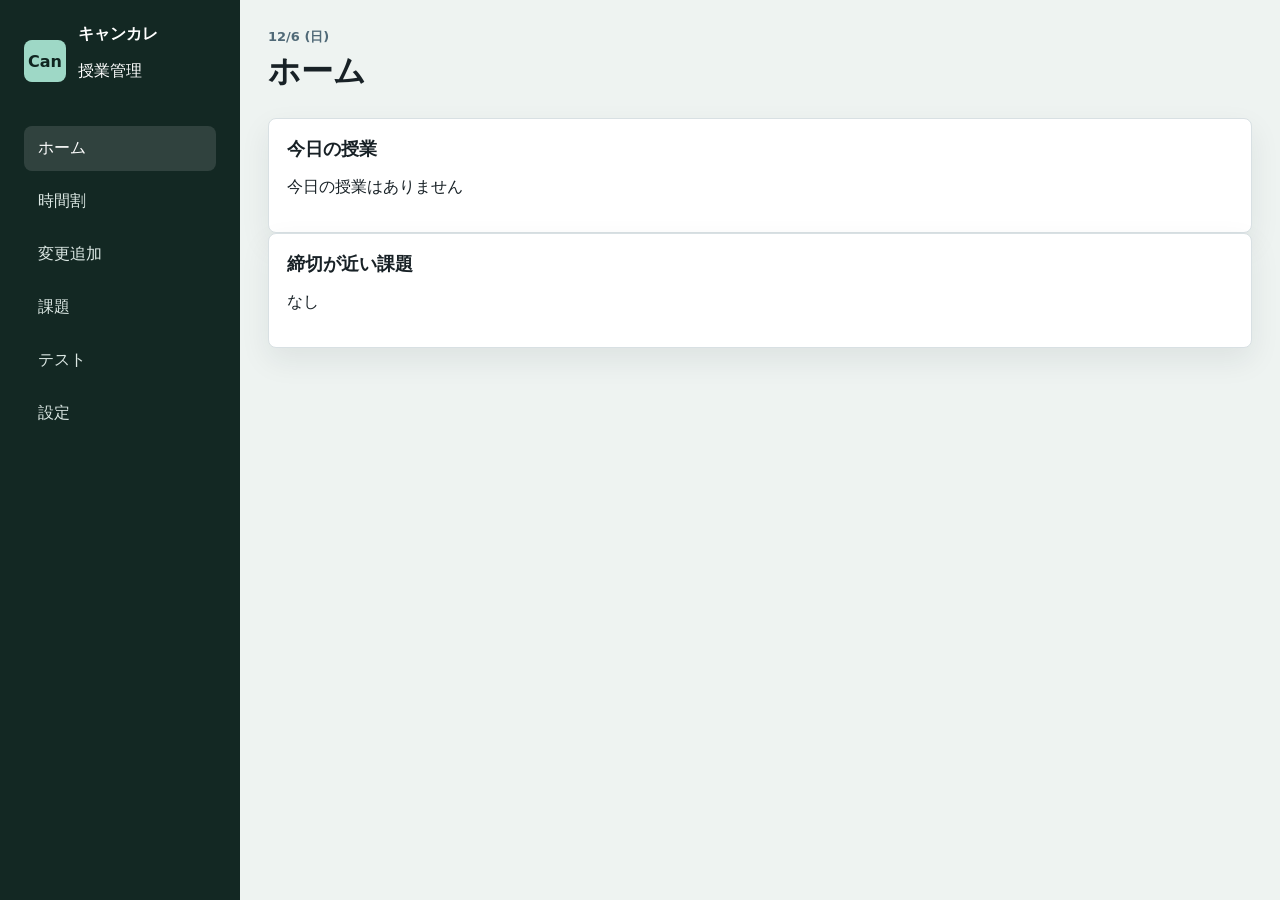
==== index.html @ dd0440ef "Update index.html" ====
<!--[cite: 2] をベースに、課題部分を整理 -->
<!doctype html>
<html lang="ja">

<head>
  <meta charset="utf-8" />
  <meta name="viewport" content="width=device-width, initial-scale=1" />
  <title>キャンカレ</title>
  <link rel="stylesheet" href="./style.css" />
</head>

<body>
  <div class="app-shell">
    <aside class="sidebar">
      <div class="brand">
        <span class="brand-mark">Can</span>

        <div><strong>キャンカレ</strong>
          <p><span>授業管理</span>
        </div>
        </p>

      </div>
      <nav class="nav-list">
        <button class="nav-item active" data-view="home" type="button">ホーム</button>
        <button class="nav-item" data-view="timetable" type="button">時間割</button>
        <button class="nav-item" data-view="changes" type="button">変更追加</button>
        <button class="nav-item" data-view="tasks" type="button">課題</button>
        <button class="nav-item" data-view="tests" type="button">テスト</button>
        <button class="nav-item" data-view="settings" type="button">設定</button>
      </nav>
    </aside>

    <main class="main">
      <header class="topbar">
        <div>
          <p class="eyebrow" id="todayDateLabel"></p>
          <h1 id="viewTitle">ホーム</h1>
        </div>
      </header>

      <!-- ホーム[cite: 2] -->
      <section class="view active" id="home">
        <div class="dashboard">
          <section class="panel today-panel">
            <div class="panel-heading">
              <h2>今日の授業</h2>
            </div>
            <div class="lesson-list" id="todayLessons"></div>
          </section>
          <section class="panel">
            <div class="panel-heading">
              <h2>締切が近い課題</h2>
            </div>
            <div id="homeTasks"></div>
          </section>
        </div>
      </section>

      <!-- 時間割[cite: 2] -->
      <section class="view" id="timetable">
        <section class="toolbar">
          <button class="secondary-action" id="addLessonButton" type="button">授業を追加</button>
        </section>
        <div class="timetable" id="timetableGrid"></div>
      </section>

      <!-- 変更追加[cite: 2] -->
      <section class="view" id="changes">
        <div class="change-layout">
          <section class="panel">
            <div class="panel-heading">
              <h2>変更・授業追加</h2>
            </div>
            <textarea id="changeText" rows="9" placeholder="例文:
振替: 5月10日 2限 英語A 振替 金曜日
休講: 5月10日 2限 英語A 休講">例文:　追加　5月10日 2限 英語A 休講</textarea>
            <div style="display:flex; gap:8px; margin-top:8px;">
              <button id="exampleTransfer" class="secondary-action" type="button">振替例文</button>
              <button id="exampleSchedule" class="secondary-action" type="button">授業追加例文</button>
              <button id="exampleCancel" class="secondary-action" type="button">休講例文</button>
            </div>
            <button class="primary-action" id="analyzeButton" type="button">解析する</button>
          </section>
          <section class="panel">
            <div id="changePreview"></div>
            <button class="primary-action" id="applyChangeButton" disabled>反映する</button>
            <div id="transferFields" style="display:none; margin-top:20px;">
              <div style="display:flex; gap:12px; margin-bottom:12px;">
                <label><input type="radio" name="changeMode" value="edit" checked> 変更/追加</label>
                <label><input type="radio" name="changeMode" value="transfer"> 振替</label>
              </div>
              <div style="display:grid; gap:12px;">
                <div style="display:flex; flex-wrap:wrap; gap:12px; align-items:center;">
                  <div><strong>移動元</strong><br>
                    <select id="transferSourceDay"></select>
                  </div>
                  <div><strong>移動先</strong><br>
                    <select id="transferTargetDay"></select>
                  </div>
                </div>
                <div>
                  <label for="transferLesson">振替する授業</label><br>
                  <select id="transferLesson" style="width:100%; min-height:40px;"></select>
                </div>
                <button class="primary-action" id="transferButton" type="button">振替する</button>
                <div id="transferStatus" style="color:#506977; font-size:14px;"></div>
              </div>
            </div>
          </section>
        </div>
      </section>

      <!-- 課題（ここを1つに統合） -->
      <section class="view" id="tasks">
        <button id="addTaskButton" class="primary-action" style="width:100%; margin-bottom:20px;">＋ 課題を追加</button>
        <div id="taskList">
          <p class="empty-message">課題無し</p>
        </div>
      </section>

      <!-- テスト -->
      <section class="view" id="tests">
        <button id="addTestButton" class="primary-action" style="width:100%; margin-bottom:20px;">＋ テストを追加</button>
        <div id="testList">
          <p class="empty-message">テスト無し</p>
        </div>
      </section>

      <!-- 設定[cite: 2] -->
      <section class="view" id="settings">
        <section class="panel">
          <div id="periodSettings"></div>
        </section>
      </section>
    </main>
  </div>

  <!-- 課題ダイアログ -->
  <dialog id="taskDialog">
    <form id="taskForm" method="dialog">
      <h3>課題の登録</h3>
      <input type="text" name="taskName" placeholder="内容" required style="width:100%; margin-bottom:10px;">
      <div style="display:flex; gap:10px;">
        <input type="date" name="taskDate" required style="flex:1;">
        <input type="text" name="taskRoom" placeholder="教室" style="flex:1;">
      </div>
      <input type="text" name="taskSubmission" placeholder="提出方法" style="width:100%; margin:10px 0;">
      <div class="button-row">
        <button type="button" class="secondary-action" id="cancelTaskButton">キャンセル</button>
        <button type="submit" class="primary-action">保存</button>
      </div>
    </form>
  </dialog>

  <!-- テストダイアログ -->
  <dialog id="testDialog">
    <form id="testForm" method="dialog">
      <h3>テストの登録</h3>
      <input type="text" name="testName" placeholder="内容" required style="width:100%; margin-bottom:10px;">
      <div style="display:flex; gap:10px;">
        <input type="date" name="testDate" required style="flex:1;">
        <input type="text" name="testRoom" placeholder="教室" style="flex:1;">
      </div>
      <div class="button-row">
        <button type="button" class="secondary-action" id="cancelTestButton">キャンセル</button>
        <button type="submit" class="primary-action">保存</button>
      </div>
    </form>
  </dialog>

  <!-- 課題編集ダイアログ -->
  <dialog id="editTaskDialog">
    <form id="editTaskForm" method="dialog">
      <h3>課題の編集</h3>
      <input type="hidden" name="editTaskId" id="editTaskId">
      <input type="text" name="editTaskName" id="editTaskName" placeholder="内容" required
        style="width:100%; margin-bottom:10px;">
      <div style="display:flex; gap:10px;">
        <input type="date" name="editTaskDate" id="editTaskDate" required style="flex:1;">
        <input type="text" name="editTaskRoom" id="editTaskRoom" placeholder="教室" style="flex:1;">
      </div>
      <input type="text" name="editTaskSubmission" id="editTaskSubmission" placeholder="提出方法"
        style="width:100%; margin:10px 0;">
      <div class="button-row">
        <button type="button" class="secondary-action" id="cancelEditTaskButton">キャンセル</button>
        <button type="submit" class="primary-action">保存</button>
      </div>
    </form>
  </dialog>

  <!-- テスト編集ダイアログ -->
  <dialog id="editTestDialog">
    <form id="editTestForm" method="dialog">
      <h3>テストの編集</h3>
      <input type="hidden" name="editTestId" id="editTestId">
      <input type="text" name="editTestName" id="editTestName" placeholder="内容" required
        style="width:100%; margin-bottom:10px;">
      <div style="display:flex; gap:10px;">
        <input type="date" name="editTestDate" id="editTestDate" required style="flex:1;">
        <input type="text" name="editTestRoom" id="editTestRoom" placeholder="教室" style="flex:1;">
      </div>
      <div class="button-row">
        <button type="button" class="secondary-action" id="cancelEditTestButton">キャンセル</button>
        <button type="submit" class="primary-action">保存</button>
      </div>
    </form>
  </dialog>

  <!-- 授業追加ダイアログ -->
  <dialog id="lessonDialog">
    <form id="lessonForm" method="dialog">
      <h3>授業の追加</h3>
      <input type="text" name="lessonName" placeholder="授業名" required style="width:100%; margin-bottom:10px;">
      <div style="display:flex; gap:10px; margin-bottom:10px;">
        <select name="lessonDay" required style="flex:1;">
          <option value="">曜日を選択</option>
          <option value="月">月</option>
          <option value="火">火</option>
          <option value="水">水</option>
          <option value="木">木</option>
          <option value="金">金</option>
        </select>
        <select name="lessonPeriod" required style="flex:1;">
          <option value="">時限を選択</option>
          <option value="1">1限</option>
          <option value="2">2限</option>
          <option value="3">3限</option>
          <option value="4">4限</option>
         </select>
      </div>
      <input type="text" name="lessonRoom" placeholder="教室" style="width:100%; margin-bottom:10px;">
      <div class="button-row">
        <button type="button" class="secondary-action" id="cancelLessonButton">キャンセル</button>
        <button type="submit" class="primary-action">保存</button>
      </div>
    </form>
  </dialog>

  <!-- 授業編集ダイアログ -->
  <dialog id="editLessonDialog">
    <form id="editLessonForm">
      <h3>授業の編集</h3>
      <input type="hidden" name="editLessonId" id="editLessonId">
      <input type="text" name="editLessonName" id="editLessonName" placeholder="授業名" required
        style="width:100%; margin-bottom:10px;">
      <div style="display:flex; gap:10px; margin-bottom:10px;">
        <select name="editLessonDay" id="editLessonDay" required style="flex:1;">
          <option value="">曜日を選択</option>
          <option value="月">月</option>
          <option value="火">火</option>
          <option value="水">水</option>
          <option value="木">木</option>
          <option value="金">金</option>
        </select>
        <select name="editLessonPeriod" id="editLessonPeriod" required style="flex:1;">
          <option value="">時限を選択</option>
          <option value="1">1限</option>
          <option value="2">2限</option>
          <option value="3">3限</option>
          <option value="4">4限</option>
          <option value="5">5限</option>
          <option value="6">6限</option>
        </select>
      </div>
      <input type="text" name="editLessonRoom" id="editLessonRoom" placeholder="教室"
        style="width:100%; margin-bottom:10px;">
      <div class="button-row">
        <button type="button" class="secondary-action" id="cancelEditLessonButton">キャンセル</button>
        <button type="submit" class="primary-action">保存</button>
      </div>
    </form>
  </dialog>

  <script src="./app.js"></script>
</body>

</html>
---- style.css ----
:root {
  --ink: #182126;
  --muted: #506977;
  --line: #d8e0e3;
  --panel: #ffffff;
  --bg: #eef3f1;
  --accent: #176b5d;
  --accent-strong: #0f4f45;
  --warn: #b35c00;
  --danger: #b63c45;
  --info: #245a9b;
  --soft-green: #dcebe5;
  --soft-blue: #e0e8f5;
  --soft-yellow: #f5ecd7;
  --shadow: 0 12px 30px rgba(28, 43, 48, 0.08);
}

* {
  box-sizing: border-box;
}

body {
  color: var(--ink);
  background: var(--bg);
  font-family: "Yu Gothic", "Hiragino Sans", "Meiryo", system-ui, sans-serif;
  margin: 0;
}

button,
input,
select,
textarea {
  font: inherit;
}

button {
  cursor: pointer;
}

.app-shell {
  display: grid;
  grid-template-columns: 240px minmax(0, 1fr);
  min-height: 100vh;
}

.sidebar {
  display: flex;
  flex-direction: column;
  gap: 28px;
  padding: 24px;
  background: #132823;
  color: white;
}

.brand {
  display: flex;
  align-items: center;
  gap: 12px;
}

.brand-mark {
  display: grid;
  width: 42px;
  height: 42px;
  place-items: center;
  border-radius: 8px;
  color: #102520;
  background: #9ed8c6;
  font-weight: 800;
}

.nav-list {
  display: grid;
  gap: 8px;
}

.nav-item {
  width: 100%;
  border: 0;
  border-radius: 8px;
  padding: 12px 14px;
  color: #dce8e4;
  background: transparent;
  text-align: left;
}

.nav-item.active,
.nav-item:hover {
  color: white;
  background: rgba(255, 255, 255, 0.12);
}

.main {
  padding: 28px;
  min-width: 0;
}

.topbar {
  display: flex;
  justify-content: space-between;
  align-items: center;
  margin-bottom: 24px;
}

.eyebrow {
  color: var(--muted);
  font-size: 13px;
  font-weight: 700;
  text-transform: uppercase;
  margin: 0 0 4px;
}

h1 {
  font-size: 32px;
  font-weight: 800;
  margin: 0;
}

.primary-action {
  border: 0;
  border-radius: 8px;
  padding: 0 16px;
  min-height: 40px;
  color: white;
  background: var(--accent);
  font-weight: 700;
}

.secondary-action {
  border: 1px solid var(--line);
  border-radius: 8px;
  padding: 0 16px;
  min-height: 40px;
  color: var(--ink);
  background: white;
  font-weight: 700;
}

.view {
  display: none;
}

.view.active {
  display: block;
}

.panel {
  border: 1px solid var(--line);
  border-radius: 8px;
  padding: 18px;
  background: var(--panel);
  box-shadow: var(--shadow);
}

.panel-heading {
  display: flex;
  justify-content: space-between;
  align-items: center;
  margin-bottom: 14px;
}

.panel-heading h2 {
  font-size: 18px;
  margin: 0;
}

.lesson-card {
  border: 1px solid var(--line);
  border-left: 5px solid var(--accent);
  border-radius: 8px;
  padding: 12px;
  background: #fbfcfc;
}

.cancelled {
  opacity: 0.5;
  color: gray;
}

.card-title {
  font-weight: 800;
}

.card-meta {
  color: var(--muted);
  font-size: 13px;
}

.badge {
  border-radius: 999px;
  padding: 3px 9px;
  font-size: 12px;
  font-weight: 800;
  background: var(--soft-green);
}

.timetable {
  display: grid;
  grid-template-columns: 96px repeat(5, minmax(150px, 1fr));
  border: 1px solid var(--line);
  border-radius: 8px;
  background: white;
  overflow: auto;
}

.tt-cell {
  min-height: 104px;
  border-right: 1px solid var(--line);
  border-bottom: 1px solid var(--line);
  padding: 10px;
}

.tt-cell.header,
.tt-cell.period {
  background: #f7faf9;
  font-weight: 800;
  color: var(--muted);
  display: grid;
  place-items: center;
}

.dialog-form {
  display: grid;
  gap: 12px;
  padding: 22px;
}

.dialog-form label {
  display: grid;
  gap: 6px;
  font-size: 13px;
  font-weight: 700;
  color: var(--muted);
}

.dialog-form input,
.dialog-form select {
  min-height: 40px;
  border: 1px solid var(--line);
  border-radius: 8px;
  padding: 0 10px;
}

.button-row {
  display: flex;
  gap: 12px;
  margin-top: 16px;
}

.period-row {
  display: grid;
  grid-template-columns: 60px 1fr 1fr;
  align-items: center;
  gap: 16px;
  padding-bottom: 12px;
  border-bottom: 1px solid var(--line);
}

.empty-message {
  text-align: center;
  color: var(--muted);
  font-style: italic;
  padding: 40px 0;
}

/* Mobile optimized layout */
@media (max-width: 760px) {
  html,
  body {
    width: 100%;
    min-width: 0;
    overflow-x: hidden;
    background: #edf6ff;
  }

  .app-shell {
    display: block;
    min-width: 0;
    min-height: 100vh;
  }

  .sidebar {
    position: fixed;
    left: 0;
    right: 0;
    bottom: 0;
    z-index: 20;
    display: block;
    padding: 8px 8px max(8px, env(safe-area-inset-bottom));
    background: #ffffff;
    color: #738492;
    border-top: 1px solid #dce7ef;
    box-shadow: 0 -8px 24px rgba(22, 41, 54, 0.08);
  }

  .brand {
    display: none;
  }

  .nav-list {
    display: grid;
    grid-template-columns: repeat(6, 1fr);
    gap: 2px;
    overflow: visible;
  }

  .nav-item {
    width: auto;
    min-width: 0;
    border-radius: 8px;
    padding: 8px 2px;
    color: #7b8c99;
    background: transparent;
    text-align: center;
    font-size: 11px;
    font-weight: 800;
    line-height: 1.2;
    white-space: nowrap;
  }

  .nav-item.active,
  .nav-item:hover {
    color: #2f80dc;
    background: transparent;
  }

  .main {
    width: 100%;
    min-width: 0;
    padding: 18px 10px 86px;
    background: #edf6ff;
  }

  .topbar {
    display: flex;
    justify-content: center;
    align-items: center;
    margin: 0 0 14px;
    min-height: 54px;
    text-align: center;
  }

  .eyebrow {
    margin: 0 0 4px;
    color: #657b8a;
    font-size: 15px;
    font-weight: 800;
    text-transform: none;
  }

  h1 {
    font-size: 28px;
    line-height: 1.15;
    color: #142431;
  }

  .dashboard,
  .change-layout {
    display: grid;
    grid-template-columns: 1fr;
    gap: 14px;
  }

  .panel {
    padding: 16px;
    border-radius: 12px;
  }

  .toolbar,
  .button-row {
    display: flex;
    flex-wrap: wrap;
    gap: 10px;
  }

  .primary-action,
  .secondary-action {
    min-height: 42px;
    padding: 0 14px;
    white-space: nowrap;
  }

  textarea {
    width: 100%;
    min-height: 160px;
  }

  #timetable .toolbar {
    display: none;
  }

  #timetable {
    margin-inline: -4px;
  }

  .timetable {
    width: 100%;
    min-width: 0;
    display: grid;
    grid-template-columns: 48px repeat(5, minmax(0, 1fr));
    gap: 8px 5px;
    border: 0;
    border-radius: 0;
    background: transparent;
    overflow: visible;
  }

  .tt-cell {
    min-width: 0;
    min-height: 104px;
    border: 0;
    padding: 0;
    overflow: hidden;
    background: transparent;
  }

  .tt-cell.header {
    min-height: 38px;
    display: grid;
    place-items: center;
    color: #647887;
    background: transparent;
    font-size: 16px;
    font-weight: 900;
    line-height: 1.1;
  }

  .tt-cell.header small {
    display: none;
  }

  .tt-cell.period {
    min-height: 104px;
    display: grid;
    place-items: center;
    color: #647887;
    background: transparent;
    font-size: 22px;
    font-weight: 900;
    line-height: 1.15;
    text-align: center;
  }

  .tt-cell.period small {
    display: block;
    margin-top: 8px;
    color: #6c7f8d;
    font-size: 10px;
    font-weight: 800;
    line-height: 1.35;
    white-space: normal;
  }

  .tt-cell:not(.header):not(.period) {
    min-height: 104px;
    border-radius: 12px;
    background: #ffffff;
    box-shadow: none;
  }

  .tt-stack {
    height: 100%;
    display: grid;
    gap: 4px;
    padding: 4px;
  }

  .lesson-card {
    min-width: 0;
    padding: 5px;
    border: 0;
    border-left: 3px solid var(--accent);
    border-radius: 8px;
    background: #fbfcfc;
    overflow: hidden;
  }

  .lesson-card strong,
  .lesson-card div {
    min-width: 0;
    overflow: hidden;
    text-overflow: ellipsis;
    white-space: nowrap;
  }

  .lesson-card strong {
    font-size: 10px;
  }

  .lesson-card div {
    font-size: 9px !important;
  }

  .lesson-card button {
    display: none;
  }

  .card-title {
    font-size: 12px;
  }

  .card-meta {
    font-size: 11px;
  }

  .period-row {
    grid-template-columns: 54px 1fr 1fr;
    gap: 8px;
  }

  dialog {
    width: calc(100vw - 28px);
    max-width: 460px;
  }

  dialog form,
  .dialog-form {
    padding: 18px;
  }
}
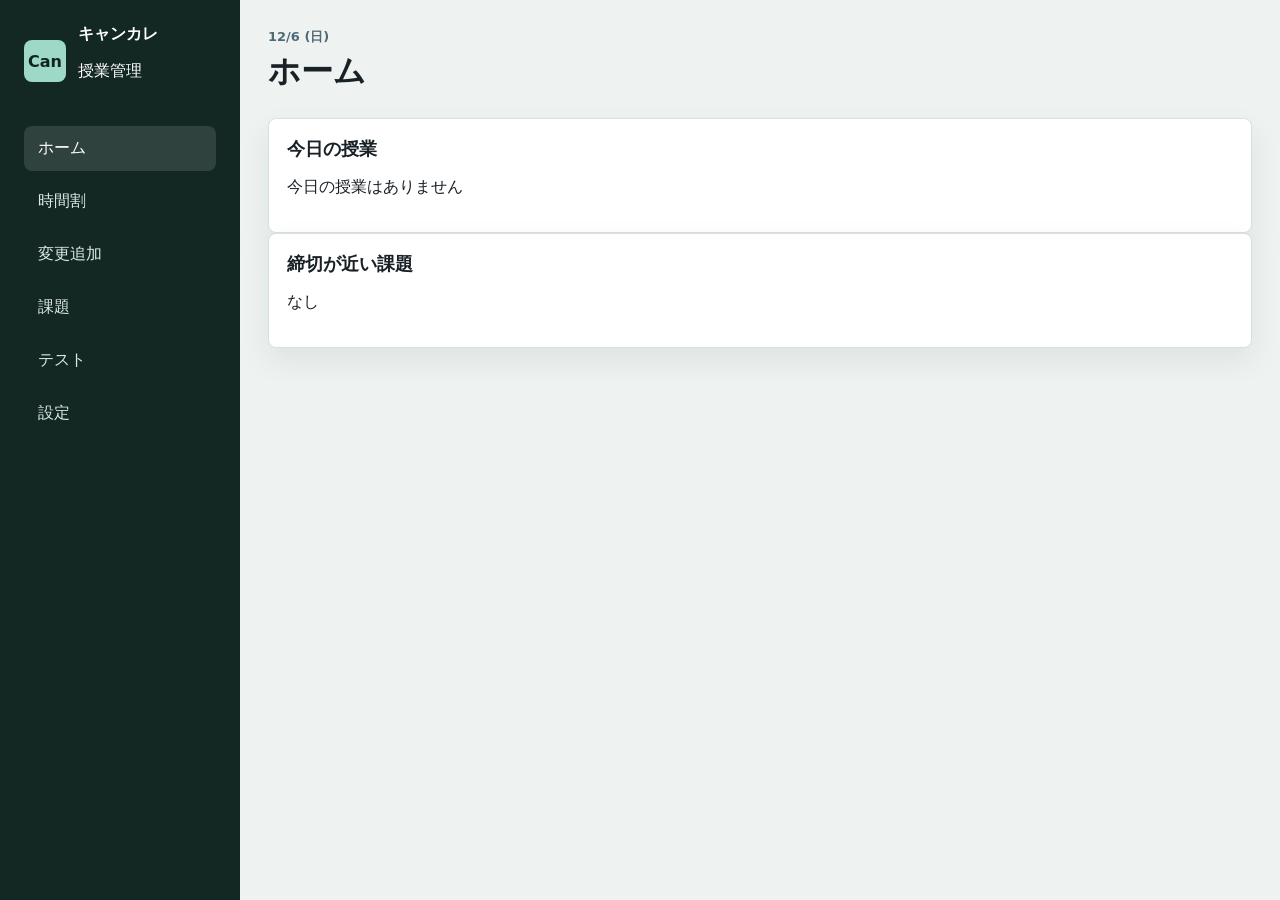
==== commit 5b6c9aa1: "Update index.html" ====
--- a/index.html
+++ b/index.html
@@ -259,8 +259,7 @@
           <option value="2">2限</option>
           <option value="3">3限</option>
           <option value="4">4限</option>
-          <option value="5">5限</option>
-          <option value="6">6限</option>
+      
         </select>
       </div>
       <input type="text" name="editLessonRoom" id="editLessonRoom" placeholder="教室"
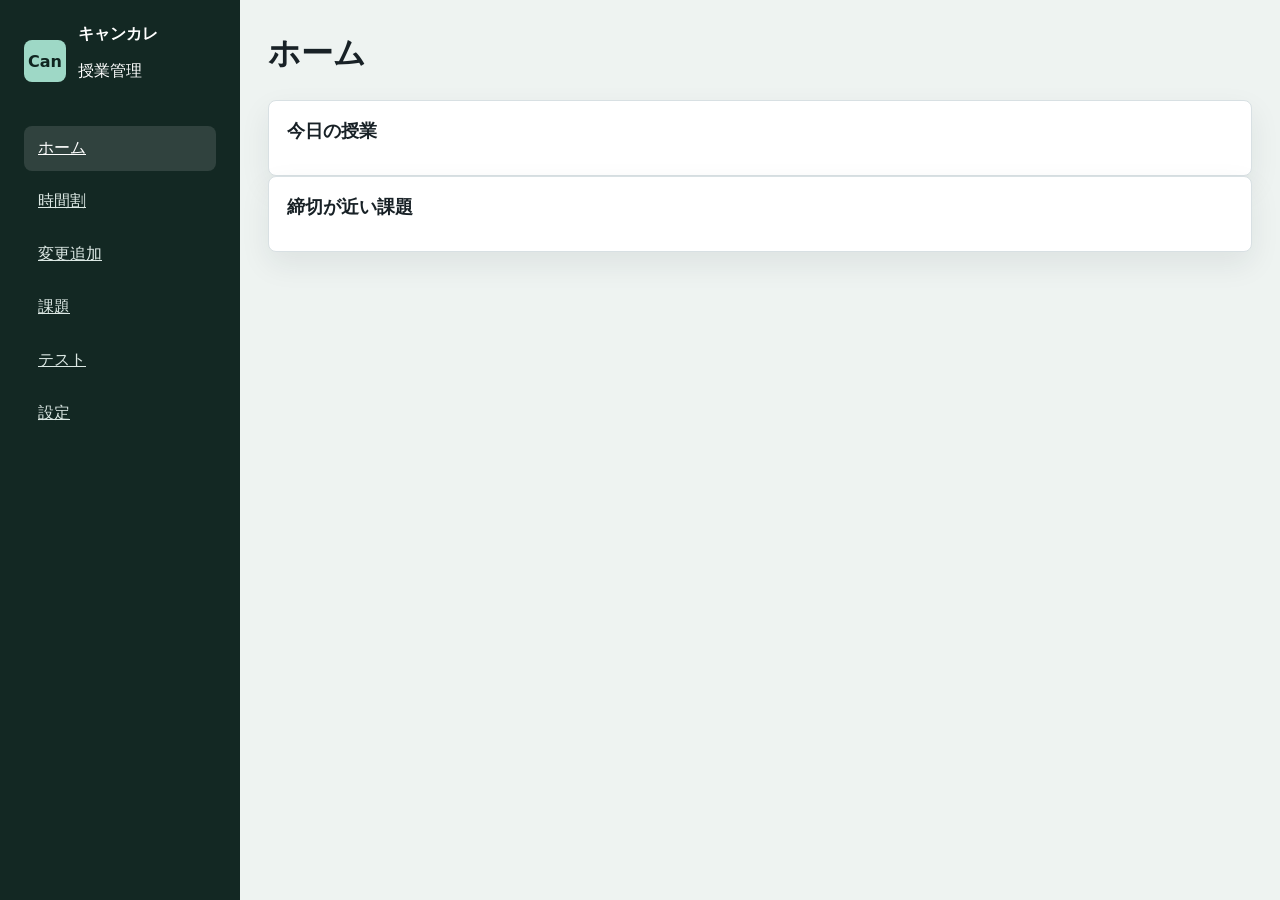
==== commit fce695e6: "Update index.html" ====
--- a/index.html
+++ b/index.html
@@ -22,12 +22,12 @@
 
       </div>
       <nav class="nav-list">
-        <button class="nav-item active" data-view="home" type="button">ホーム</button>
-        <button class="nav-item" data-view="timetable" type="button">時間割</button>
-        <button class="nav-item" data-view="changes" type="button">変更追加</button>
-        <button class="nav-item" data-view="tasks" type="button">課題</button>
-        <button class="nav-item" data-view="tests" type="button">テスト</button>
-        <button class="nav-item" data-view="settings" type="button">設定</button>
+        <a class="nav-item active" data-view="home" href="#home">ホーム</a>
+        <a class="nav-item" data-view="timetable" href="#timetable">時間割</a>
+        <a class="nav-item" data-view="changes" href="#changes">変更追加</a>
+        <a class="nav-item" data-view="tasks" href="#tasks">課題</a>
+        <a class="nav-item" data-view="tests" href="#tests">テスト</a>
+        <a class="nav-item" data-view="settings" href="#settings">設定</a>
       </nav>
     </aside>
 
@@ -79,6 +79,7 @@
               <button id="exampleTransfer" class="secondary-action" type="button">振替例文</button>
               <button id="exampleSchedule" class="secondary-action" type="button">授業追加例文</button>
               <button id="exampleCancel" class="secondary-action" type="button">休講例文</button>
+              <button id="exampleDelete" class="secondary-action" type="button">削除例文</button>
             </div>
             <button class="primary-action" id="analyzeButton" type="button">解析する</button>
           </section>
@@ -227,7 +228,8 @@
           <option value="2">2限</option>
           <option value="3">3限</option>
           <option value="4">4限</option>
-         </select>
+
+        </select>
       </div>
       <input type="text" name="lessonRoom" placeholder="教室" style="width:100%; margin-bottom:10px;">
       <div class="button-row">
@@ -259,7 +261,7 @@
           <option value="2">2限</option>
           <option value="3">3限</option>
           <option value="4">4限</option>
-      
+
         </select>
       </div>
       <input type="text" name="editLessonRoom" id="editLessonRoom" placeholder="教室"
--- a/style.css
+++ b/style.css
@@ -144,6 +144,10 @@
   display: block;
 }
 
+.view[hidden] {
+  display: none !important;
+}
+
 .panel {
   border: 1px solid var(--line);
   border-radius: 8px;
@@ -265,6 +269,7 @@
 
 /* Mobile optimized layout */
 @media (max-width: 760px) {
+
   html,
   body {
     width: 100%;
@@ -397,8 +402,8 @@
     width: 100%;
     min-width: 0;
     display: grid;
-    grid-template-columns: 48px repeat(5, minmax(0, 1fr));
-    gap: 8px 5px;
+    grid-template-columns: 38px repeat(5, minmax(0, 1fr));
+    gap: 8px 3px;
     border: 0;
     border-radius: 0;
     background: transparent;
@@ -415,18 +420,24 @@
   }
 
   .tt-cell.header {
-    min-height: 38px;
+    min-height: 50px;
     display: grid;
     place-items: center;
     color: #647887;
-    background: transparent;
+    background: #ffffff;
+    border-radius: 12px;
     font-size: 16px;
     font-weight: 900;
-    line-height: 1.1;
+    line-height: 1.2;
+    text-align: center;
   }
 
   .tt-cell.header small {
-    display: none;
+    display: block;
+    margin-top: 3px;
+    color: #7f909c;
+    font-size: 10px;
+    font-weight: 800;
   }
 
   .tt-cell.period {
@@ -462,33 +473,78 @@
     height: 100%;
     display: grid;
     gap: 4px;
-    padding: 4px;
+    padding: 2px;
   }
 
   .lesson-card {
-    min-width: 0;
-    padding: 5px;
+    position: relative;
+    display: grid;
+    place-items: center;
+    min-width: 0;
+    height: 100%;
+    min-height: 92px;
+    padding: 10px 7px 30px;
     border: 0;
-    border-left: 3px solid var(--accent);
-    border-radius: 8px;
-    background: #fbfcfc;
+    border-radius: 12px;
+    background: #bdd8f6;
     overflow: hidden;
   }
 
-  .lesson-card strong,
+  .lesson-card>div {
+    width: 100%;
+    height: 100%;
+    display: grid !important;
+    place-items: center;
+  }
+
+  .lesson-info {
+    display: grid;
+    place-items: center;
+    gap: 0;
+    min-width: 0;
+    width: 100%;
+    height: 100%;
+    padding-bottom: 4px;
+  }
+
   .lesson-card div {
     min-width: 0;
+  }
+
+  .lesson-name {
+    display: -webkit-box;
+    min-width: 0;
     overflow: hidden;
+    color: #24333d;
+    font-size: 13px;
+    font-weight: 900;
+    line-height: 1.25;
+    text-align: center;
+    white-space: normal;
+    overflow-wrap: anywhere;
+    -webkit-box-orient: vertical;
+    -webkit-line-clamp: 2;
+  }
+
+  .lesson-room {
+    position: absolute;
+    left: 8px;
+    right: 8px;
+    bottom: 7px;
+    display: block;
+    min-width: 0;
+    min-height: 20px;
+    overflow: hidden;
+    border-radius: 999px;
+    padding: 2px 5px;
+    color: #647887;
+    background: #ffffff;
+    font-size: 12px;
+    font-weight: 900;
+    line-height: 1.3;
+    text-align: center;
     text-overflow: ellipsis;
     white-space: nowrap;
-  }
-
-  .lesson-card strong {
-    font-size: 10px;
-  }
-
-  .lesson-card div {
-    font-size: 9px !important;
   }
 
   .lesson-card button {
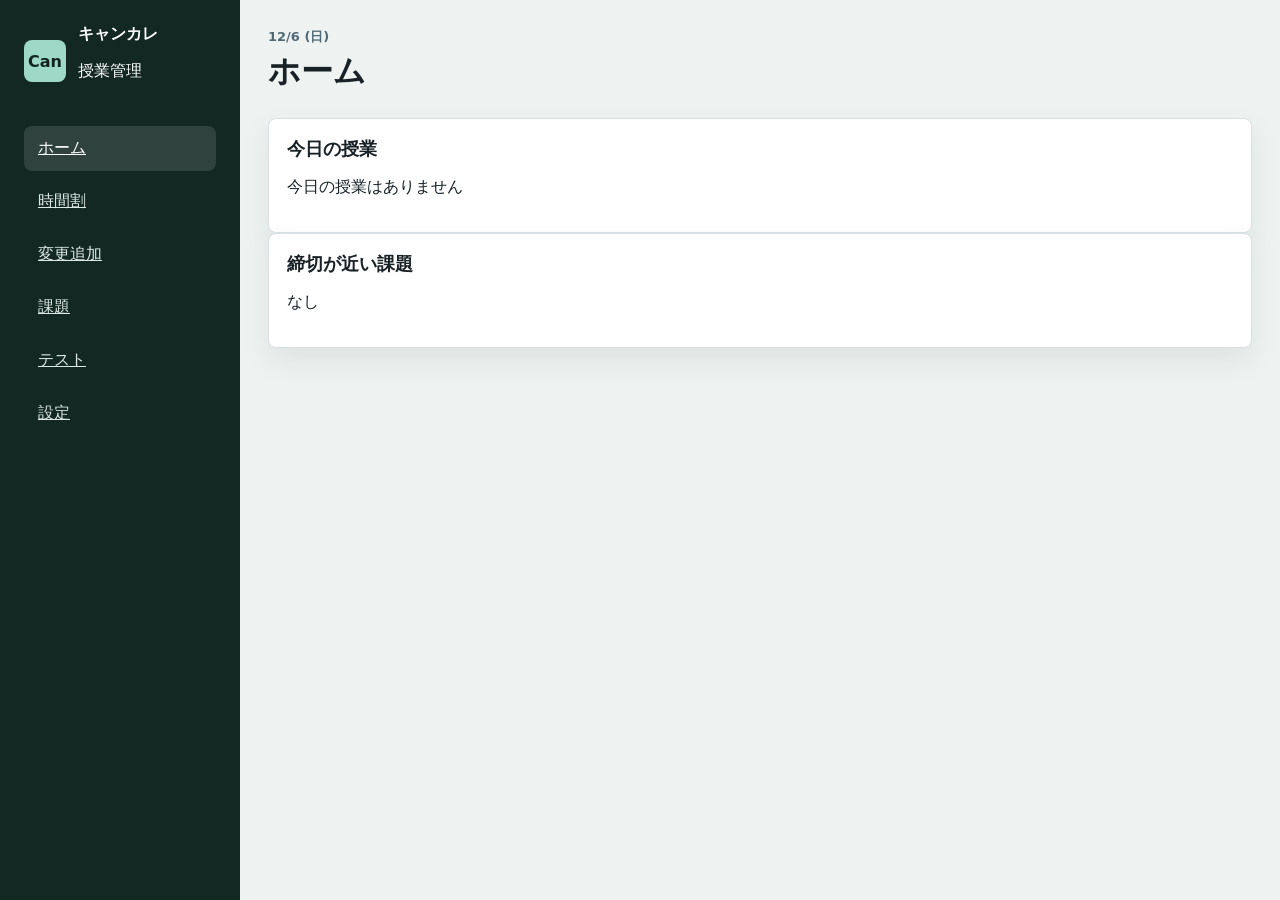
==== commit 3c8b4ab1: "Add IDs to input and select elements in lesson dialog" ====
--- a/index.html
+++ b/index.html
@@ -212,9 +212,10 @@
   <dialog id="lessonDialog">
     <form id="lessonForm" method="dialog">
       <h3>授業の追加</h3>
-      <input type="text" name="lessonName" placeholder="授業名" required style="width:100%; margin-bottom:10px;">
+      <input id="lessonName" type="text" name="lessonName" placeholder="授業名" required
+        style="width:100%; margin-bottom:10px;">
       <div style="display:flex; gap:10px; margin-bottom:10px;">
-        <select name="lessonDay" required style="flex:1;">
+        <select id="lessonDay" name="lessonDay" required style="flex:1;">
           <option value="">曜日を選択</option>
           <option value="月">月</option>
           <option value="火">火</option>
@@ -222,7 +223,7 @@
           <option value="木">木</option>
           <option value="金">金</option>
         </select>
-        <select name="lessonPeriod" required style="flex:1;">
+        <select id="lessonPeriod" name="lessonPeriod" required style="flex:1;">
           <option value="">時限を選択</option>
           <option value="1">1限</option>
           <option value="2">2限</option>
@@ -231,7 +232,7 @@
 
         </select>
       </div>
-      <input type="text" name="lessonRoom" placeholder="教室" style="width:100%; margin-bottom:10px;">
+      <input id="lessonRoom" type="text" name="lessonRoom" placeholder="教室" style="width:100%; margin-bottom:10px;">
       <div class="button-row">
         <button type="button" class="secondary-action" id="cancelLessonButton">キャンセル</button>
         <button type="submit" class="primary-action">保存</button>
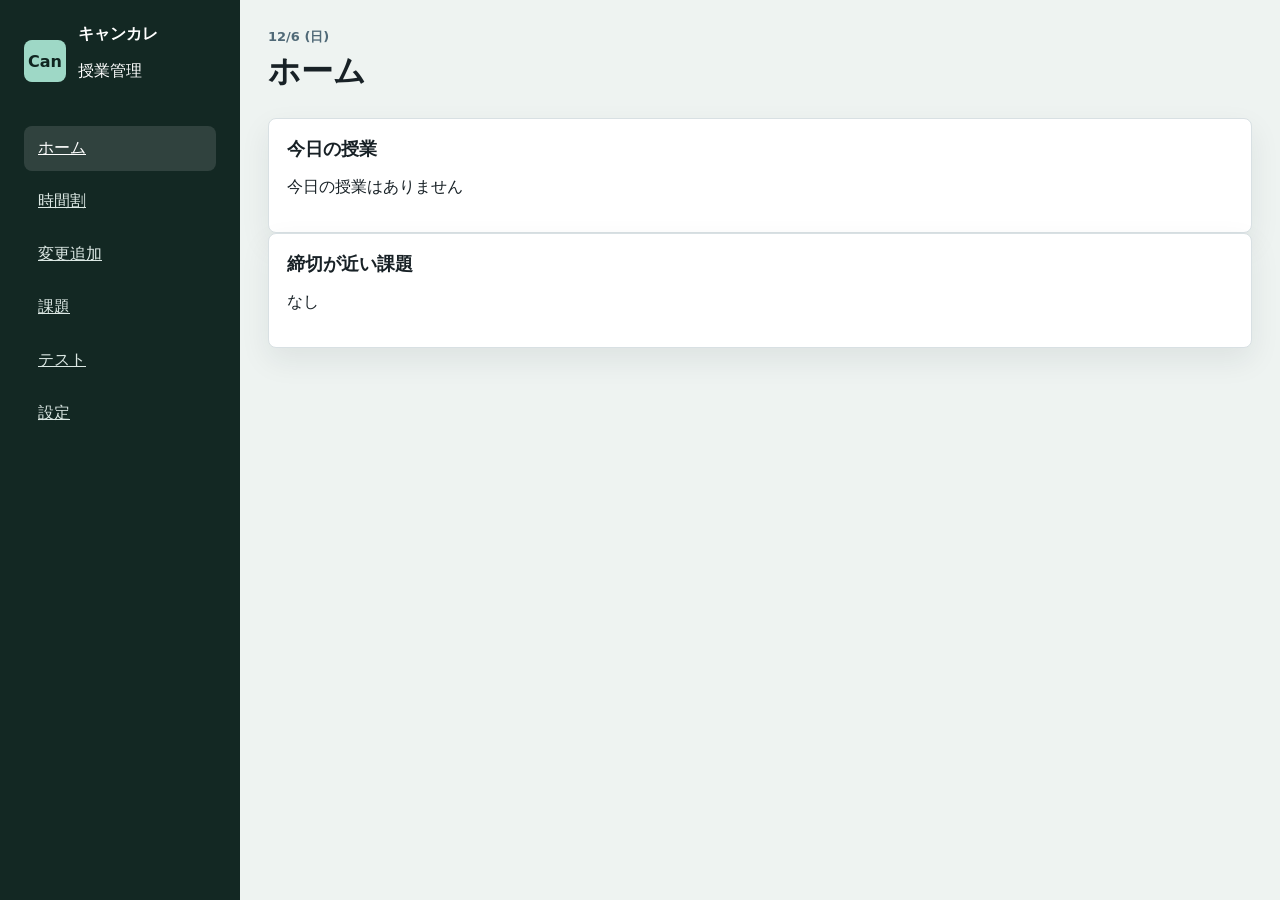
==== commit c0ab96f8: "Update index.html" ====
--- a/index.html
+++ b/index.html
@@ -7,6 +7,7 @@
   <meta name="viewport" content="width=device-width, initial-scale=1" />
   <title>キャンカレ</title>
   <link rel="stylesheet" href="./style.css" />
+  <meta name="google-site-verification" content="EiYq-vvTi9hf2YbicTqmbNmyy80xcTs6Q2gVOo1XbuQ" />
 </head>
 
 <body>
@@ -22,12 +23,12 @@
 
       </div>
       <nav class="nav-list">
-        <a class="nav-item active" data-view="home" href="#home">ホーム</a>
-        <a class="nav-item" data-view="timetable" href="#timetable">時間割</a>
-        <a class="nav-item" data-view="changes" href="#changes">変更追加</a>
-        <a class="nav-item" data-view="tasks" href="#tasks">課題</a>
-        <a class="nav-item" data-view="tests" href="#tests">テスト</a>
-        <a class="nav-item" data-view="settings" href="#settings">設定</a>
+        <a class="nav-item active" data-view="home" href="#home" onclick="switchView('home'); return false;">ホーム</a>
+        <a class="nav-item" data-view="timetable" href="#timetable" onclick="switchView('timetable'); return false;">時間割</a>
+        <a class="nav-item" data-view="changes" href="#changes" onclick="switchView('changes'); return false;">変更追加</a>
+        <a class="nav-item" data-view="tasks" href="#tasks" onclick="switchView('tasks'); return false;">課題</a>
+        <a class="nav-item" data-view="tests" href="#tests" onclick="switchView('tests'); return false;">テスト</a>
+        <a class="nav-item" data-view="settings" href="#settings" onclick="switchView('settings'); return false;">設定</a>
       </nav>
     </aside>
 
@@ -212,8 +213,8 @@
   <dialog id="lessonDialog">
     <form id="lessonForm" method="dialog">
       <h3>授業の追加</h3>
-      <input id="lessonName" type="text" name="lessonName" placeholder="授業名" required
-        style="width:100%; margin-bottom:10px;">
+      <textarea id="lessonName" name="lessonName" rows="2" placeholder="授業名" required
+        style="width:100%; margin-bottom:10px;"></textarea>
       <div style="display:flex; gap:10px; margin-bottom:10px;">
         <select id="lessonDay" name="lessonDay" required style="flex:1;">
           <option value="">曜日を選択</option>
@@ -245,8 +246,8 @@
     <form id="editLessonForm">
       <h3>授業の編集</h3>
       <input type="hidden" name="editLessonId" id="editLessonId">
-      <input type="text" name="editLessonName" id="editLessonName" placeholder="授業名" required
-        style="width:100%; margin-bottom:10px;">
+      <textarea name="editLessonName" id="editLessonName" rows="2" placeholder="授業名" required
+        style="width:100%; margin-bottom:10px;"></textarea>
       <div style="display:flex; gap:10px; margin-bottom:10px;">
         <select name="editLessonDay" id="editLessonDay" required style="flex:1;">
           <option value="">曜日を選択</option>
--- a/style.css
+++ b/style.css
@@ -221,6 +221,8 @@
   color: var(--muted);
   display: grid;
   place-items: center;
+
+
 }
 
 .dialog-form {
@@ -243,6 +245,16 @@
   border: 1px solid var(--line);
   border-radius: 8px;
   padding: 0 10px;
+}
+
+#lessonName,
+#editLessonName {
+  min-height: 64px;
+  border: 1px solid var(--line);
+  border-radius: 8px;
+  padding: 10px;
+  resize: vertical;
+  line-height: 1.5;
 }
 
 .button-row {
@@ -300,6 +312,7 @@
 
   .brand {
     display: none;
+
   }
 
   .nav-list {
@@ -332,7 +345,7 @@
   .main {
     width: 100%;
     min-width: 0;
-    padding: 18px 10px 86px;
+    padding: 18px 6px 86px;
     background: #edf6ff;
   }
 
@@ -390,6 +403,11 @@
     min-height: 160px;
   }
 
+  #lessonName,
+  #editLessonName {
+    min-height: 64px;
+  }
+
   #timetable .toolbar {
     display: none;
   }
@@ -402,8 +420,8 @@
     width: 100%;
     min-width: 0;
     display: grid;
-    grid-template-columns: 38px repeat(5, minmax(0, 1fr));
-    gap: 8px 3px;
+    grid-template-columns: 30px repeat(5, minmax(0, 1fr));
+    gap: 8px 2px;
     border: 0;
     border-radius: 0;
     background: transparent;
@@ -483,7 +501,7 @@
     min-width: 0;
     height: 100%;
     min-height: 92px;
-    padding: 10px 7px 30px;
+    padding: 10px 4px 30px;
     border: 0;
     border-radius: 12px;
     background: #bdd8f6;
@@ -512,39 +530,92 @@
   }
 
   .lesson-name {
-    display: -webkit-box;
-    min-width: 0;
+    display: block;
+    min-width: 0;
+    width: 100%;
     overflow: hidden;
     color: #24333d;
-    font-size: 13px;
-    font-weight: 900;
-    line-height: 1.25;
-    text-align: center;
-    white-space: normal;
-    overflow-wrap: anywhere;
-    -webkit-box-orient: vertical;
-    -webkit-line-clamp: 2;
+    font-size: 15px;
+    font-weight: 950;
+    line-height: 1.18;
+    text-align: center;
+    white-space: pre;
+    overflow-wrap: normal;
+    word-break: keep-all;
+    text-shadow: 0.2px 0 currentColor;
+  }
+
+  .lesson-name-text {
+    display: block;
+    width: 100%;
+    text-align: center;
+    white-space: pre;
+  }
+
+  .lesson-name.fit-name-one-line {
+    display: flex;
+    align-items: center;
+    justify-content: center;
+    white-space: nowrap;
+    overflow: hidden;
+    -webkit-line-clamp: unset;
+  }
+
+  .lesson-name.fit-name-one-line .lesson-name-text {
+    display: block;
+    min-width: max-content;
+    max-width: none;
+    width: auto;
+    text-align: center;
+    white-space: nowrap;
+    transform: scaleX(var(--name-scale, 1));
+    transform-origin: center;
   }
 
   .lesson-room {
     position: absolute;
-    left: 8px;
-    right: 8px;
-    bottom: 7px;
-    display: block;
-    min-width: 0;
-    min-height: 20px;
+    left: 0;
+    right: 0;
+    bottom: 0;
+    display: flex;
+    align-items: center;
+    justify-content: center;
+    width: 100%;
+    min-width: 0;
+    height: 22px;
+    max-width: 100%;
     overflow: hidden;
-    border-radius: 999px;
+    border-radius: 0 0 12px 12px;
     padding: 2px 5px;
     color: #647887;
     background: #ffffff;
-    font-size: 12px;
+    font-size: 13px;
     font-weight: 900;
     line-height: 1.3;
     text-align: center;
-    text-overflow: ellipsis;
+    text-overflow: clip;
     white-space: nowrap;
+  }
+
+  .lesson-room.fit-room-one-line {
+    overflow: hidden;
+    text-overflow: clip;
+  }
+
+  .lesson-room-text {
+    display: block;
+    min-width: max-content;
+    max-width: none;
+    overflow: visible;
+    white-space: nowrap;
+    transform: scaleX(var(--room-scale, 1));
+    transform-origin: center;
+  }
+
+  .lesson-room.room-code-one-line {
+    letter-spacing: 0;
+    white-space: nowrap;
+    word-break: keep-all;
   }
 
   .lesson-card button {
